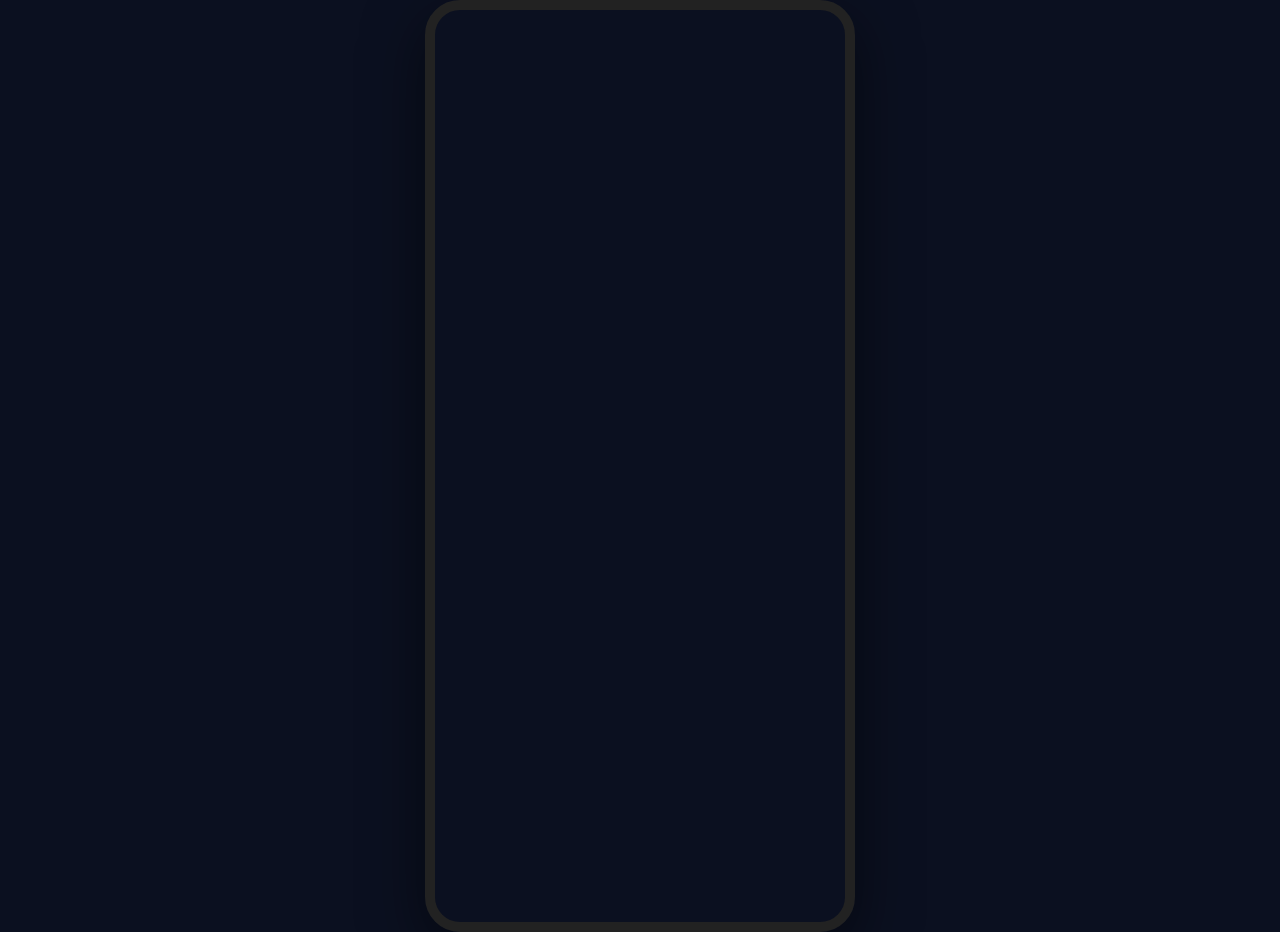
==== screens/booking.html @ 8a857310 "commit 1" ====
<head>
    <meta charset="UTF-8">
    <meta name="viewport" content="width=device-width, initial-scale=1.0">

    <link rel="stylesheet" href="../css/app.css">
    <link rel="stylesheet" href="../css/utils.css">
    <link rel="stylesheet" href="../css/animations.css">
    <link rel="stylesheet" href="../css/responsive.css">

    <title>UberX SpaceX</title>
</head>

<!DOCTYPE html>
<html lang="en">
<head>
    <meta charset="UTF-8">
    <meta name="viewport" content="width=device-width, initial-scale=1.0">

    <link rel="stylesheet" href="../css/app.css">
    <link rel="stylesheet" href="../css/utils.css">
    <link rel="stylesheet" href="../css/animations.css">
    <link rel="stylesheet" href="../css/responsive.css">

    <title>UberX SpaceX</title>
</head>

<body>

    <div class="container">

        <header>

        </header>

        <main>

        </main>

        <footer>

        </footer>

    </div>

</body>
</html>
---- css/app.css ----
:root{

    --bg:#0B1020;
    --glass:rgba(255,255,255,.08);
    
    --accent:#6C63FF;
    
    --white:#fff;
    
    --text-1:#BFC5D2;
    
    --radius-xl:30px;
    
    --blur:20px;
    
    --shadow:0 10px 40px rgba(0,0,0,.4);
    
    --fz-sm:14px;
    --fz-md:16px;
    --fz-lg:24px;
    --fz-xl:34px;
    
    --space-1:8px;
    --space-2:12px;
    --space-3:16px;
    --space-4:24px;
    --space-5:32px;
    
    }

    *{
        margin:0;
        padding:0;
        box-sizing:border-box;
        }
        
        body{
        
        background:var(--bg);
        
        color:white;
        
        font-family:Arial,sans-serif;
        
        min-height:100vh;
        
        }
        
        img{
        max-width:100%;
        display:block;
        }
        
        button,input{
        font:inherit;
        }
        
        a{
        text-decoration:none;
        color:inherit;
        }
        
        ul{
        list-style:none;
        }

        .splash{
            min-height:100vh;
            display:flex;
            flex-direction:column;
            justify-content:center;
            align-items:center;
            text-align:center;
            background:linear-gradient(180deg,#050816,#101935,#000814);
        }
        
        .splash__title{
            font-size:48px;
            letter-spacing:6px;
            margin-bottom:20px;
            animation:fadeInUp 1s ease;
        }
        
        .splash__subtitle{
            color:var(--text-1);
            margin-bottom:40px;
            animation:fadeInUp 1.4s ease;
        }
---- css/utils.css ----
.container{
    width:100%;
    max-width:430px;
    min-height:100vh;
    margin:auto;
    overflow:hidden;
}
    
    .card{
    
    background:var(--glass);
    
    backdrop-filter:blur(var(--blur));
    
    border-radius:var(--radius-xl);
    
    padding:20px;
    
    box-shadow:var(--shadow);
    
    }
    
    .btn{
    
    background:var(--accent);
    
    color:white;
    
    border:none;
    
    padding:15px;
    
    border-radius:20px;
    
    cursor:pointer;
    
    }
    
    .btn-outline{
    
    background:transparent;
    
    border:2px solid white;
    
    color:white;
    
    padding:15px;
    
    border-radius:20px;
    
    }
    
    .text-secondary{
    
    color:var(--text-1);
    
    }
---- css/animations.css ----
@keyframes fadeInUp{

    from{
    
    opacity:0;
    
    transform:translateY(40px);
    
    }
    
    to{
    
    opacity:1;
    
    transform:translateY(0);
    
    }
    
    }
---- css/responsive.css ----
@media (min-width:1280px){

    body{
        display:flex;
        justify-content:center;
        align-items:center;
        min-height:100vh;
        background:#0B1020;
    }

    .container{
        width:430px;
        height:932px;
        border:10px solid #222;
        border-radius:35px;
        overflow:hidden;
        box-shadow:0 20px 60px rgba(0,0,0,.5);
    }

}
---- css/app.css ----
:root{

    --bg:#0B1020;
    --glass:rgba(255,255,255,.08);
    
    --accent:#6C63FF;
    
    --white:#fff;
    
    --text-1:#BFC5D2;
    
    --radius-xl:30px;
    
    --blur:20px;
    
    --shadow:0 10px 40px rgba(0,0,0,.4);
    
    --fz-sm:14px;
    --fz-md:16px;
    --fz-lg:24px;
    --fz-xl:34px;
    
    --space-1:8px;
    --space-2:12px;
    --space-3:16px;
    --space-4:24px;
    --space-5:32px;
    
    }

    *{
        margin:0;
        padding:0;
        box-sizing:border-box;
        }
        
        body{
        
        background:var(--bg);
        
        color:white;
        
        font-family:Arial,sans-serif;
        
        min-height:100vh;
        
        }
        
        img{
        max-width:100%;
        display:block;
        }
        
        button,input{
        font:inherit;
        }
        
        a{
        text-decoration:none;
        color:inherit;
        }
        
        ul{
        list-style:none;
        }

        .splash{
            min-height:100vh;
            display:flex;
            flex-direction:column;
            justify-content:center;
            align-items:center;
            text-align:center;
            background:linear-gradient(180deg,#050816,#101935,#000814);
        }
        
        .splash__title{
            font-size:48px;
            letter-spacing:6px;
            margin-bottom:20px;
            animation:fadeInUp 1s ease;
        }
        
        .splash__subtitle{
            color:var(--text-1);
            margin-bottom:40px;
            animation:fadeInUp 1.4s ease;
        }
---- css/utils.css ----
.container{
    width:100%;
    max-width:430px;
    min-height:100vh;
    margin:auto;
    overflow:hidden;
}
    
    .card{
    
    background:var(--glass);
    
    backdrop-filter:blur(var(--blur));
    
    border-radius:var(--radius-xl);
    
    padding:20px;
    
    box-shadow:var(--shadow);
    
    }
    
    .btn{
    
    background:var(--accent);
    
    color:white;
    
    border:none;
    
    padding:15px;
    
    border-radius:20px;
    
    cursor:pointer;
    
    }
    
    .btn-outline{
    
    background:transparent;
    
    border:2px solid white;
    
    color:white;
    
    padding:15px;
    
    border-radius:20px;
    
    }
    
    .text-secondary{
    
    color:var(--text-1);
    
    }
---- css/animations.css ----
@keyframes fadeInUp{

    from{
    
    opacity:0;
    
    transform:translateY(40px);
    
    }
    
    to{
    
    opacity:1;
    
    transform:translateY(0);
    
    }
    
    }
---- css/responsive.css ----
@media (min-width:1280px){

    body{
        display:flex;
        justify-content:center;
        align-items:center;
        min-height:100vh;
        background:#0B1020;
    }

    .container{
        width:430px;
        height:932px;
        border:10px solid #222;
        border-radius:35px;
        overflow:hidden;
        box-shadow:0 20px 60px rgba(0,0,0,.5);
    }

}
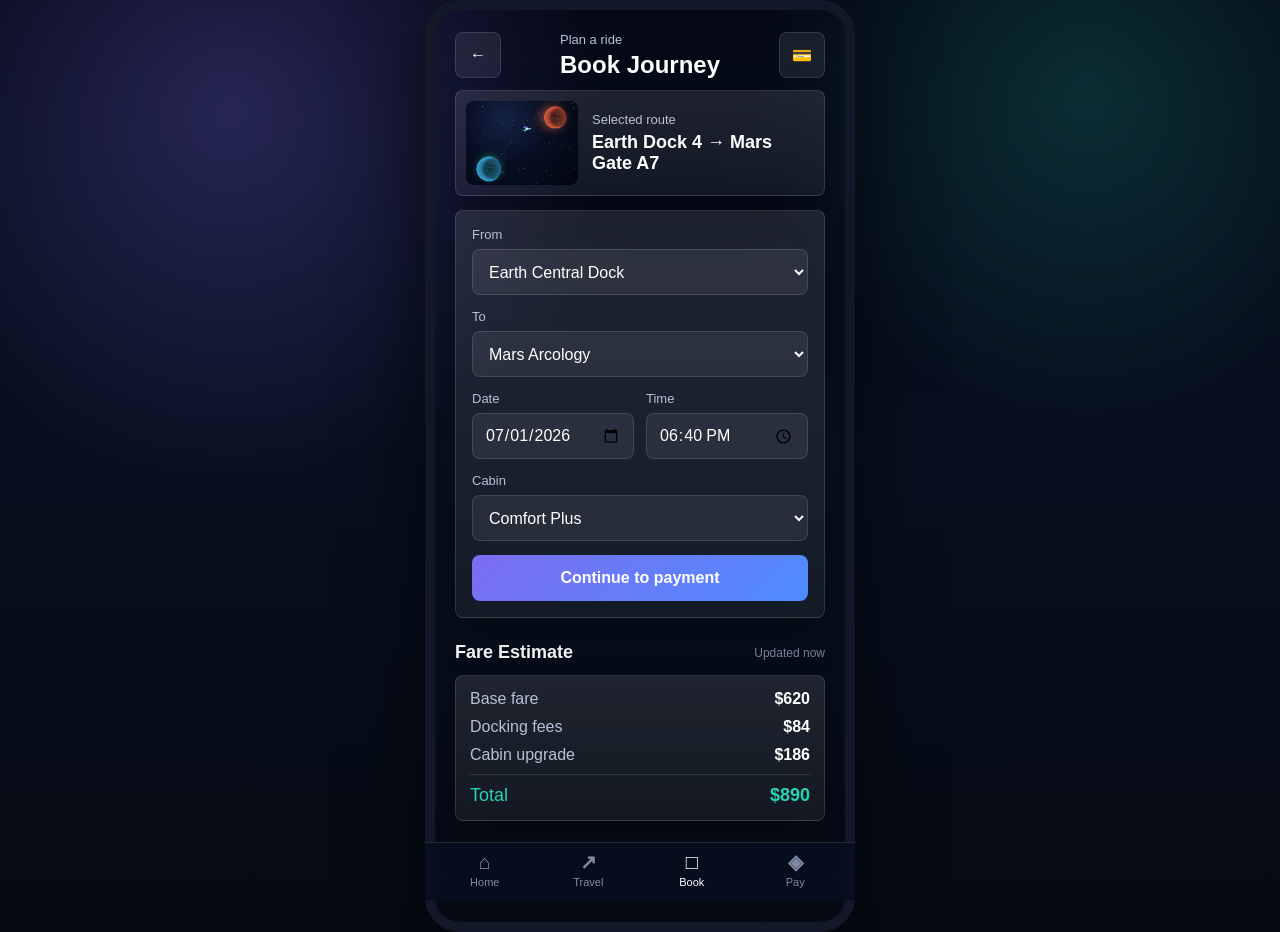
==== commit a2441042: "commit 3" ====
--- a/screens/booking.html
+++ b/screens/booking.html
@@ -1,3 +1,6 @@
+<!DOCTYPE html>
+<html lang="en">
+
 <head>
     <meta charset="UTF-8">
     <meta name="viewport" content="width=device-width, initial-scale=1.0">
@@ -7,40 +10,116 @@
     <link rel="stylesheet" href="../css/animations.css">
     <link rel="stylesheet" href="../css/responsive.css">
 
-    <title>UberX SpaceX</title>
-</head>
-
-<!DOCTYPE html>
-<html lang="en">
-<head>
-    <meta charset="UTF-8">
-    <meta name="viewport" content="width=device-width, initial-scale=1.0">
-
-    <link rel="stylesheet" href="../css/app.css">
-    <link rel="stylesheet" href="../css/utils.css">
-    <link rel="stylesheet" href="../css/animations.css">
-    <link rel="stylesheet" href="../css/responsive.css">
-
-    <title>UberX SpaceX</title>
+    <title>Booking | UberX SpaceX</title>
 </head>
 
 <body>
-
-    <div class="container">
-
-        <header>
-
+    <div class="container app-shell">
+        <header class="top-bar">
+            <a href="home.html" class="back-btn">←</a>
+            <div>
+                <p class="eyebrow">Plan a ride</p>
+                <h1 class="page-title">Book Journey</h1>
+            </div>
+            <a href="payment-methods.html" class="icon-btn">💳</a>
         </header>
 
-        <main>
+        <main class="page-content">
+            <section class="route-preview card">
+                <img src="../assets/route-map.png" alt="Earth to Mars route preview">
+                <div>
+                    <p class="eyebrow">Selected route</p>
+                    <h2>Earth Dock 4 → Mars Gate A7</h2>
+                </div>
+            </section>
 
+            <form class="form-card card">
+                <div class="field">
+                    <label for="from">From</label>
+                    <select id="from">
+                        <option>Earth Central Dock</option>
+                        <option>Lunar South Port</option>
+                        <option>ISS Meridian</option>
+                    </select>
+                </div>
+
+                <div class="field">
+                    <label for="to">To</label>
+                    <select id="to">
+                        <option>Mars Arcology</option>
+                        <option>Lunar South Port</option>
+                        <option>ISS Meridian</option>
+                    </select>
+                </div>
+
+                <div class="form-grid">
+                    <div class="field">
+                        <label for="date">Date</label>
+                        <input id="date" type="date" value="2026-07-01">
+                    </div>
+
+                    <div class="field">
+                        <label for="time">Time</label>
+                        <input id="time" type="time" value="18:40">
+                    </div>
+                </div>
+
+                <div class="field">
+                    <label for="cabin">Cabin</label>
+                    <select id="cabin">
+                        <option>Comfort Plus</option>
+                        <option>Business Orbit</option>
+                        <option>Solo Pod</option>
+                    </select>
+                </div>
+
+                <a href="payment-methods.html" class="btn">Continue to payment</a>
+            </form>
+
+            <section>
+                <h2 class="section-title">Fare Estimate <span>Updated now</span></h2>
+                <div class="fare-summary card">
+                    <div class="summary-row">
+                        <span class="text-secondary">Base fare</span>
+                        <strong>$620</strong>
+                    </div>
+                    <div class="summary-row">
+                        <span class="text-secondary">Docking fees</span>
+                        <strong>$84</strong>
+                    </div>
+                    <div class="summary-row">
+                        <span class="text-secondary">Cabin upgrade</span>
+                        <strong>$186</strong>
+                    </div>
+                    <div class="summary-row total">
+                        <span>Total</span>
+                        <strong>$890</strong>
+                    </div>
+                </div>
+            </section>
         </main>
 
-        <footer>
+        <footer class="bottom-nav">
+            <nav>
+                <a href="home.html" class="nav-item">
+                    <strong>⌂</strong>
+                    <span>Home</span>
+                </a>
+                <a href="travel.html" class="nav-item">
+                    <strong>↗</strong>
+                    <span>Travel</span>
+                </a>
+                <a href="booking.html" class="nav-item active">
+                    <strong>□</strong>
+                    <span>Book</span>
+                </a>
+                <a href="payment-methods.html" class="nav-item">
+                    <strong>◈</strong>
+                    <span>Pay</span>
+                </a>
+            </nav>
+        </footer>
+    </div>
+</body>
 
-        </footer>
-
-    </div>
-
-</body>
-</html>+</html>
--- a/css/app.css
+++ b/css/app.css
@@ -1,88 +1,757 @@
 :root{
-
-    --bg:#0B1020;
+    --bg:#07101f;
+    --panel:#101827;
+    --panel-2:#172235;
     --glass:rgba(255,255,255,.08);
-    
-    --accent:#6C63FF;
-    
+    --line:rgba(255,255,255,.12);
+    --accent:#7c6df2;
+    --accent-2:#27d3b5;
+    --accent-3:#ffb84d;
+    --danger:#ff6b6b;
     --white:#fff;
-    
-    --text-1:#BFC5D2;
-    
-    --radius-xl:30px;
-    
-    --blur:20px;
-    
-    --shadow:0 10px 40px rgba(0,0,0,.4);
-    
-    --fz-sm:14px;
-    --fz-md:16px;
-    --fz-lg:24px;
-    --fz-xl:34px;
-    
-    --space-1:8px;
-    --space-2:12px;
-    --space-3:16px;
-    --space-4:24px;
-    --space-5:32px;
-    
-    }
-
-    *{
-        margin:0;
-        padding:0;
-        box-sizing:border-box;
-        }
-        
-        body{
-        
-        background:var(--bg);
-        
-        color:white;
-        
-        font-family:Arial,sans-serif;
-        
-        min-height:100vh;
-        
-        }
-        
-        img{
-        max-width:100%;
-        display:block;
-        }
-        
-        button,input{
-        font:inherit;
-        }
-        
-        a{
-        text-decoration:none;
-        color:inherit;
-        }
-        
-        ul{
-        list-style:none;
-        }
-
-        .splash{
-            min-height:100vh;
-            display:flex;
-            flex-direction:column;
-            justify-content:center;
-            align-items:center;
-            text-align:center;
-            background:linear-gradient(180deg,#050816,#101935,#000814);
-        }
-        
-        .splash__title{
-            font-size:48px;
-            letter-spacing:6px;
-            margin-bottom:20px;
-            animation:fadeInUp 1s ease;
-        }
-        
-        .splash__subtitle{
-            color:var(--text-1);
-            margin-bottom:40px;
-            animation:fadeInUp 1.4s ease;
-        }+    --text-1:#b8c1d6;
+    --text-2:#7f8aa3;
+    --radius:8px;
+    --shadow:0 18px 40px rgba(0,0,0,.28);
+    --blur:18px;
+}
+
+*{
+    margin:0;
+    padding:0;
+    box-sizing:border-box;
+}
+
+body{
+    min-height:100vh;
+    background:
+        radial-gradient(circle at 18% 12%,rgba(124,109,242,.28),transparent 28%),
+        radial-gradient(circle at 85% 10%,rgba(39,211,181,.18),transparent 24%),
+        linear-gradient(180deg,#040815 0%,var(--bg) 48%,#060a13 100%);
+    color:var(--white);
+    font-family:Arial,sans-serif;
+}
+
+button,input,select{
+    font:inherit;
+}
+
+button{
+    border:0;
+}
+
+a{
+    color:inherit;
+    text-decoration:none;
+}
+
+img{
+    display:block;
+    max-width:100%;
+}
+
+ul{
+    list-style:none;
+}
+
+.app-shell{
+    position:relative;
+    min-height:100vh;
+    padding-bottom:88px;
+}
+
+.top-bar{
+    display:flex;
+    align-items:center;
+    justify-content:space-between;
+    gap:16px;
+    padding:22px 20px 12px;
+}
+
+.page-title{
+    font-size:24px;
+    line-height:1.1;
+}
+
+.eyebrow{
+    color:var(--text-1);
+    font-size:13px;
+    margin-bottom:5px;
+}
+
+.text-secondary{
+    color:var(--text-1);
+}
+
+.muted{
+    color:var(--text-2);
+}
+
+.card{
+    background:linear-gradient(180deg,rgba(255,255,255,.1),rgba(255,255,255,.055));
+    border:1px solid var(--line);
+    border-radius:var(--radius);
+    box-shadow:var(--shadow);
+    backdrop-filter:blur(var(--blur));
+}
+
+.btn{
+    display:inline-flex;
+    align-items:center;
+    justify-content:center;
+    gap:8px;
+    min-height:46px;
+    padding:0 18px;
+    border-radius:var(--radius);
+    background:linear-gradient(135deg,var(--accent),#4f8cff);
+    color:white;
+    font-weight:700;
+    cursor:pointer;
+}
+
+.btn-outline{
+    display:inline-flex;
+    align-items:center;
+    justify-content:center;
+    min-height:46px;
+    padding:0 18px;
+    border:1px solid var(--line);
+    border-radius:var(--radius);
+    background:rgba(255,255,255,.06);
+    color:white;
+}
+
+.icon-btn,.notification,.back-btn{
+    width:46px;
+    height:46px;
+    display:flex;
+    align-items:center;
+    justify-content:center;
+    border-radius:var(--radius);
+    background:rgba(255,255,255,.08);
+    border:1px solid var(--line);
+    backdrop-filter:blur(var(--blur));
+}
+
+.splash{
+    position:relative;
+    min-height:100vh;
+    display:flex;
+    flex-direction:column;
+    justify-content:center;
+    align-items:center;
+    gap:18px;
+    padding:28px;
+    text-align:center;
+    background:
+        radial-gradient(circle at 50% 32%,rgba(39,211,181,.18),transparent 30%),
+        linear-gradient(180deg,#050816,#101935,#000814);
+}
+
+.splash::after{
+    content:"";
+    position:absolute;
+    inset:0;
+    background:linear-gradient(180deg,rgba(4,8,18,.1),rgba(4,8,18,.58) 64%,#050816);
+}
+
+.splash__image{
+    position:absolute;
+    inset:0;
+    width:100%;
+    height:100%;
+    object-fit:cover;
+    opacity:.72;
+}
+
+.splash__mark{
+    position:relative;
+    z-index:1;
+    width:112px;
+    height:112px;
+    display:grid;
+    place-items:center;
+    border-radius:50%;
+    background:linear-gradient(145deg,#fff,#a9f4ff 35%,#7c6df2 78%);
+    color:#07101f;
+    font-size:48px;
+    box-shadow:0 24px 60px rgba(39,211,181,.22);
+}
+
+.splash__title{
+    position:relative;
+    z-index:1;
+    font-size:44px;
+    letter-spacing:4px;
+    animation:fadeInUp 1s ease;
+}
+
+.splash__subtitle{
+    position:relative;
+    z-index:1;
+    max-width:280px;
+    color:var(--text-1);
+    line-height:1.5;
+    animation:fadeInUp 1.4s ease;
+}
+
+.splash .btn{
+    position:relative;
+    z-index:1;
+}
+
+.home-header{
+    display:flex;
+    align-items:center;
+    justify-content:space-between;
+    padding:22px 20px 12px;
+}
+
+.user-info{
+    display:flex;
+    align-items:center;
+    gap:14px;
+}
+
+.avatar{
+    width:52px;
+    height:52px;
+    display:grid;
+    place-items:center;
+    border-radius:50%;
+    background:linear-gradient(145deg,var(--accent-2),var(--accent),#ff7ca8);
+    box-shadow:0 14px 30px rgba(124,109,242,.28);
+}
+
+.avatar::after{
+    content:"G";
+    color:white;
+    font-size:22px;
+    font-weight:700;
+}
+
+.user-info h2{
+    font-size:22px;
+}
+
+.home-content,.page-content,.travel-main{
+    padding:0 20px 22px;
+}
+
+.hero-card{
+    position:relative;
+    min-height:222px;
+    padding:22px;
+    overflow:hidden;
+}
+
+.hero-card::before{
+    display:none;
+}
+
+.hero-image{
+    position:absolute;
+    inset:0;
+    width:100%;
+    height:100%;
+    object-fit:cover;
+}
+
+.hero-overlay{
+    position:absolute;
+    inset:0;
+    background:
+        linear-gradient(90deg,rgba(5,10,22,.9) 0%,rgba(5,10,22,.62) 48%,rgba(5,10,22,.08) 100%),
+        linear-gradient(180deg,rgba(5,10,22,.08),rgba(5,10,22,.7));
+}
+
+.hero-card h3{
+    position:relative;
+    max-width:210px;
+    font-size:25px;
+    line-height:1.12;
+    margin-bottom:10px;
+}
+
+.hero-card p{
+    position:relative;
+    max-width:190px;
+    line-height:1.45;
+}
+
+.route-stats{
+    position:relative;
+    display:grid;
+    grid-template-columns:repeat(3,1fr);
+    gap:8px;
+    margin-top:22px;
+    max-width:250px;
+}
+
+.route-stats div{
+    padding:9px 10px;
+    border:1px solid rgba(255,255,255,.13);
+    border-radius:var(--radius);
+    background:rgba(5,10,22,.44);
+    backdrop-filter:blur(10px);
+}
+
+.route-stats span{
+    display:block;
+    color:var(--text-2);
+    font-size:11px;
+}
+
+.route-stats strong{
+    font-size:14px;
+}
+
+.quick-actions{
+    display:grid;
+    grid-template-columns:repeat(3,1fr);
+    gap:10px;
+    margin-top:16px;
+}
+
+.action-card{
+    min-height:92px;
+    display:flex;
+    flex-direction:column;
+    align-items:center;
+    justify-content:center;
+    gap:8px;
+    padding:12px 8px;
+    background:var(--panel);
+    border:1px solid var(--line);
+    border-radius:var(--radius);
+    transition:transform .2s ease,border-color .2s ease;
+}
+
+.action-card:hover{
+    transform:translateY(-3px);
+    border-color:rgba(39,211,181,.55);
+}
+
+.action-icon{
+    font-size:28px;
+}
+
+.action-card p{
+    font-size:13px;
+    color:var(--text-1);
+}
+
+.search-box{
+    display:flex;
+    align-items:center;
+    gap:10px;
+    margin-top:16px;
+    padding:13px 14px;
+    background:rgba(255,255,255,.07);
+    border:1px solid var(--line);
+    border-radius:var(--radius);
+}
+
+.search-box input{
+    width:100%;
+    min-width:0;
+    color:white;
+    background:transparent;
+    border:0;
+    outline:0;
+}
+
+.search-box input::placeholder{
+    color:var(--text-2);
+}
+
+.section-title{
+    display:flex;
+    align-items:center;
+    justify-content:space-between;
+    margin:24px 0 12px;
+    font-size:18px;
+}
+
+.section-title span{
+    color:var(--text-2);
+    font-size:12px;
+    font-weight:400;
+}
+
+.destination-list{
+    display:grid;
+    gap:10px;
+}
+
+.destination-card{
+    display:grid;
+    grid-template-columns:82px 1fr auto;
+    align-items:center;
+    gap:12px;
+    padding:10px;
+    background:var(--panel);
+    border:1px solid var(--line);
+    border-radius:var(--radius);
+    transition:transform .2s ease,border-color .2s ease,background .2s ease;
+}
+
+.destination-card:hover{
+    transform:translateY(-2px);
+    border-color:rgba(39,211,181,.45);
+    background:var(--panel-2);
+}
+
+.destination-thumb{
+    width:82px;
+    height:62px;
+    object-fit:cover;
+    border-radius:var(--radius);
+    border:1px solid rgba(255,255,255,.1);
+}
+
+.planet{
+    width:54px;
+    height:54px;
+    display:grid;
+    place-items:center;
+    border-radius:50%;
+    background:linear-gradient(145deg,#2c364f,#101827);
+    font-size:27px;
+}
+
+.destination-meta{
+    min-width:0;
+}
+
+.destination-meta h4{
+    font-size:15px;
+    margin-bottom:4px;
+}
+
+.price-tag{
+    color:var(--accent-2);
+    font-size:13px;
+    font-weight:700;
+}
+
+.bottom-nav{
+    position:fixed;
+    right:0;
+    bottom:0;
+    left:0;
+    z-index:10;
+    max-width:430px;
+    margin:auto;
+    background:rgba(7,16,31,.92);
+    border-top:1px solid var(--line);
+    backdrop-filter:blur(var(--blur));
+}
+
+.bottom-nav nav{
+    display:grid;
+    grid-template-columns:repeat(4,1fr);
+    padding:9px 8px 12px;
+}
+
+.nav-item{
+    display:flex;
+    flex-direction:column;
+    align-items:center;
+    gap:4px;
+    color:var(--text-2);
+    font-size:11px;
+}
+
+.nav-item strong{
+    font-size:20px;
+    line-height:1;
+}
+
+.nav-item.active{
+    color:var(--white);
+}
+
+.travel-page{
+    min-height:100vh;
+    padding-bottom:28px;
+}
+
+.travel-header{
+    display:flex;
+    align-items:center;
+    justify-content:space-between;
+    padding:22px 20px 14px;
+}
+
+.travel-header h1{
+    font-size:22px;
+}
+
+.space-map{
+    position:relative;
+    height:430px;
+    overflow:hidden;
+    border-radius:var(--radius);
+    border:1px solid var(--line);
+    background:#050816;
+}
+
+.route-image{
+    position:absolute;
+    inset:0;
+    width:100%;
+    height:100%;
+    object-fit:cover;
+}
+
+.space-map::after{
+    content:"";
+    position:absolute;
+    inset:0;
+    background:linear-gradient(180deg,rgba(5,8,22,.08),rgba(5,8,22,.58));
+}
+
+.map-label{
+    position:absolute;
+    z-index:1;
+    padding:7px 11px;
+    border:1px solid rgba(255,255,255,.15);
+    border-radius:999px;
+    background:rgba(5,10,22,.58);
+    color:white;
+    font-size:12px;
+    font-weight:700;
+    backdrop-filter:blur(10px);
+}
+
+.map-label-start{
+    left:42px;
+    bottom:112px;
+}
+
+.map-label-end{
+    top:82px;
+    right:36px;
+}
+
+.ship{
+    position:absolute;
+    z-index:2;
+    top:198px;
+    left:198px;
+    width:44px;
+    height:44px;
+    display:grid;
+    place-items:center;
+    border-radius:50%;
+    background:rgba(255,255,255,.1);
+    box-shadow:0 0 34px rgba(39,211,181,.4);
+}
+
+.space-map .planet{
+    position:absolute;
+    width:88px;
+    height:88px;
+    background:linear-gradient(145deg,#2f405f,#111827);
+    font-size:42px;
+}
+
+.space-map .planet span{
+    position:absolute;
+    bottom:-34px;
+    padding:6px 12px;
+    border-radius:999px;
+    background:rgba(0,0,0,.48);
+    color:white;
+    font-size:13px;
+    white-space:nowrap;
+}
+
+.space-map .earth{
+    left:30px;
+    bottom:66px;
+}
+
+.space-map .mars{
+    right:34px;
+    top:58px;
+}
+
+.trip-panel{
+    display:grid;
+    gap:12px;
+    margin-top:14px;
+    padding:14px;
+}
+
+.trip-row,.summary-row,.receipt-row{
+    display:flex;
+    align-items:center;
+    justify-content:space-between;
+    gap:14px;
+}
+
+.trip-row strong,.summary-row strong,.receipt-row strong{
+    text-align:right;
+}
+
+.status-pill{
+    display:inline-flex;
+    align-items:center;
+    justify-content:center;
+    min-height:28px;
+    padding:0 10px;
+    border-radius:999px;
+    background:rgba(39,211,181,.14);
+    color:var(--accent-2);
+    font-size:12px;
+    font-weight:700;
+}
+
+.form-card{
+    display:grid;
+    gap:14px;
+    padding:16px;
+}
+
+.route-preview{
+    display:grid;
+    grid-template-columns:112px 1fr;
+    align-items:center;
+    gap:14px;
+    margin-bottom:14px;
+    padding:10px;
+    overflow:hidden;
+}
+
+.route-preview img{
+    width:112px;
+    height:84px;
+    object-fit:cover;
+    border-radius:var(--radius);
+}
+
+.route-preview h2{
+    font-size:18px;
+    line-height:1.2;
+}
+
+.field{
+    display:grid;
+    gap:7px;
+}
+
+.field label{
+    color:var(--text-1);
+    font-size:13px;
+}
+
+.field input,.field select{
+    width:100%;
+    height:46px;
+    padding:0 12px;
+    color:white;
+    background:rgba(255,255,255,.07);
+    border:1px solid var(--line);
+    border-radius:var(--radius);
+    outline:0;
+}
+
+.field select option{
+    color:#07101f;
+}
+
+.form-grid{
+    display:grid;
+    grid-template-columns:1fr 1fr;
+    gap:12px;
+}
+
+.fare-summary,.payment-list,.receipt-card{
+    display:grid;
+    gap:10px;
+    padding:14px;
+}
+
+.summary-row.total,.receipt-row.total{
+    padding-top:10px;
+    border-top:1px solid var(--line);
+    color:var(--accent-2);
+    font-size:18px;
+}
+
+.payment-method{
+    display:grid;
+    grid-template-columns:42px 1fr auto;
+    align-items:center;
+    gap:12px;
+    padding:12px;
+    border:1px solid var(--line);
+    border-radius:var(--radius);
+    background:rgba(255,255,255,.05);
+}
+
+.payment-icon{
+    width:42px;
+    height:42px;
+    display:grid;
+    place-items:center;
+    border-radius:var(--radius);
+    background:linear-gradient(145deg,var(--accent),var(--accent-2));
+}
+
+.radio-dot{
+    width:18px;
+    height:18px;
+    border:2px solid var(--text-2);
+    border-radius:50%;
+}
+
+.payment-method.active .radio-dot{
+    border:5px solid var(--accent-2);
+}
+
+.receipt-hero{
+    position:relative;
+    overflow:hidden;
+    display:grid;
+    place-items:center;
+    gap:10px;
+    padding:84px 16px 24px;
+    text-align:center;
+}
+
+.receipt-image{
+    position:absolute;
+    inset:0;
+    width:100%;
+    height:118px;
+    object-fit:cover;
+    opacity:.72;
+}
+
+.receipt-hero::after{
+    content:"";
+    position:absolute;
+    inset:0;
+    background:linear-gradient(180deg,rgba(5,10,22,.12),rgba(5,10,22,.92) 118px);
+}
+
+.receipt-hero h2,.receipt-hero p{
+    position:relative;
+    z-index:1;
+}
+
+.check-mark{
+    position:relative;
+    z-index:1;
+    width:70px;
+    height:70px;
+    display:grid;
+    place-items:center;
+    border-radius:50%;
+    background:rgba(39,211,181,.16);
+    color:var(--accent-2);
+    font-size:34px;
+}
--- a/css/utils.css
+++ b/css/utils.css
@@ -3,57 +3,5 @@
     max-width:430px;
     min-height:100vh;
     margin:auto;
-    overflow:hidden;
+    overflow-x:hidden;
 }
-    
-    .card{
-    
-    background:var(--glass);
-    
-    backdrop-filter:blur(var(--blur));
-    
-    border-radius:var(--radius-xl);
-    
-    padding:20px;
-    
-    box-shadow:var(--shadow);
-    
-    }
-    
-    .btn{
-    
-    background:var(--accent);
-    
-    color:white;
-    
-    border:none;
-    
-    padding:15px;
-    
-    border-radius:20px;
-    
-    cursor:pointer;
-    
-    }
-    
-    .btn-outline{
-    
-    background:transparent;
-    
-    border:2px solid white;
-    
-    color:white;
-    
-    padding:15px;
-    
-    border-radius:20px;
-    
-    }
-    
-    .text-secondary{
-    
-    color:var(--text-1);
-    
-    }
-
-    
--- a/css/responsive.css
+++ b/css/responsive.css
@@ -1,20 +1,42 @@
 @media (min-width:1280px){
-
     body{
         display:flex;
+        align-items:center;
         justify-content:center;
-        align-items:center;
         min-height:100vh;
-        background:#0B1020;
     }
 
     .container{
         width:430px;
         height:932px;
-        border:10px solid #222;
+        min-height:932px;
+        overflow-y:auto;
+        border:10px solid #121827;
         border-radius:35px;
-        overflow:hidden;
-        box-shadow:0 20px 60px rgba(0,0,0,.5);
+        box-shadow:0 24px 80px rgba(0,0,0,.55);
+    }
+}
+
+@media (max-width:360px){
+    .home-content,.page-content,.travel-main{
+        padding-right:14px;
+        padding-left:14px;
     }
 
-}+    .quick-actions{
+        gap:8px;
+    }
+
+    .destination-card{
+        grid-template-columns:70px 1fr;
+    }
+
+    .destination-thumb{
+        width:70px;
+        height:56px;
+    }
+
+    .price-tag{
+        grid-column:2;
+    }
+}
